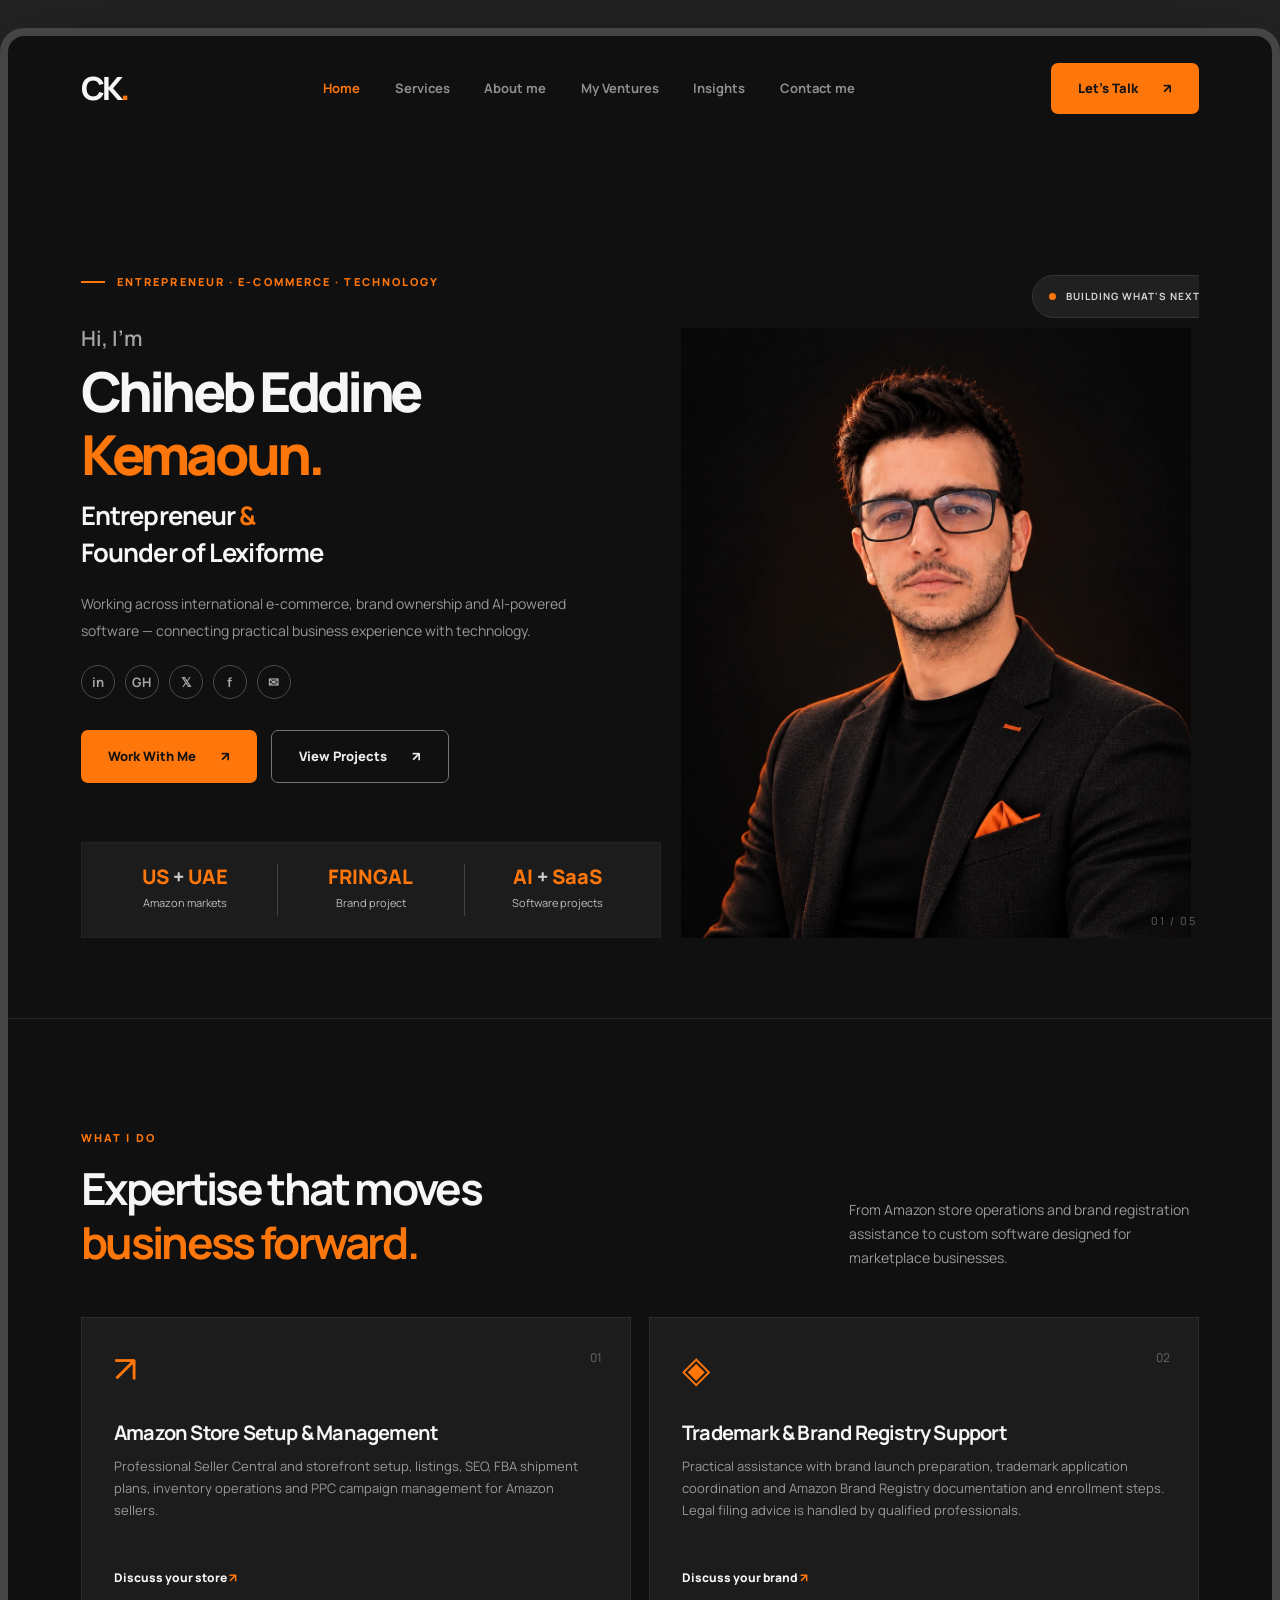
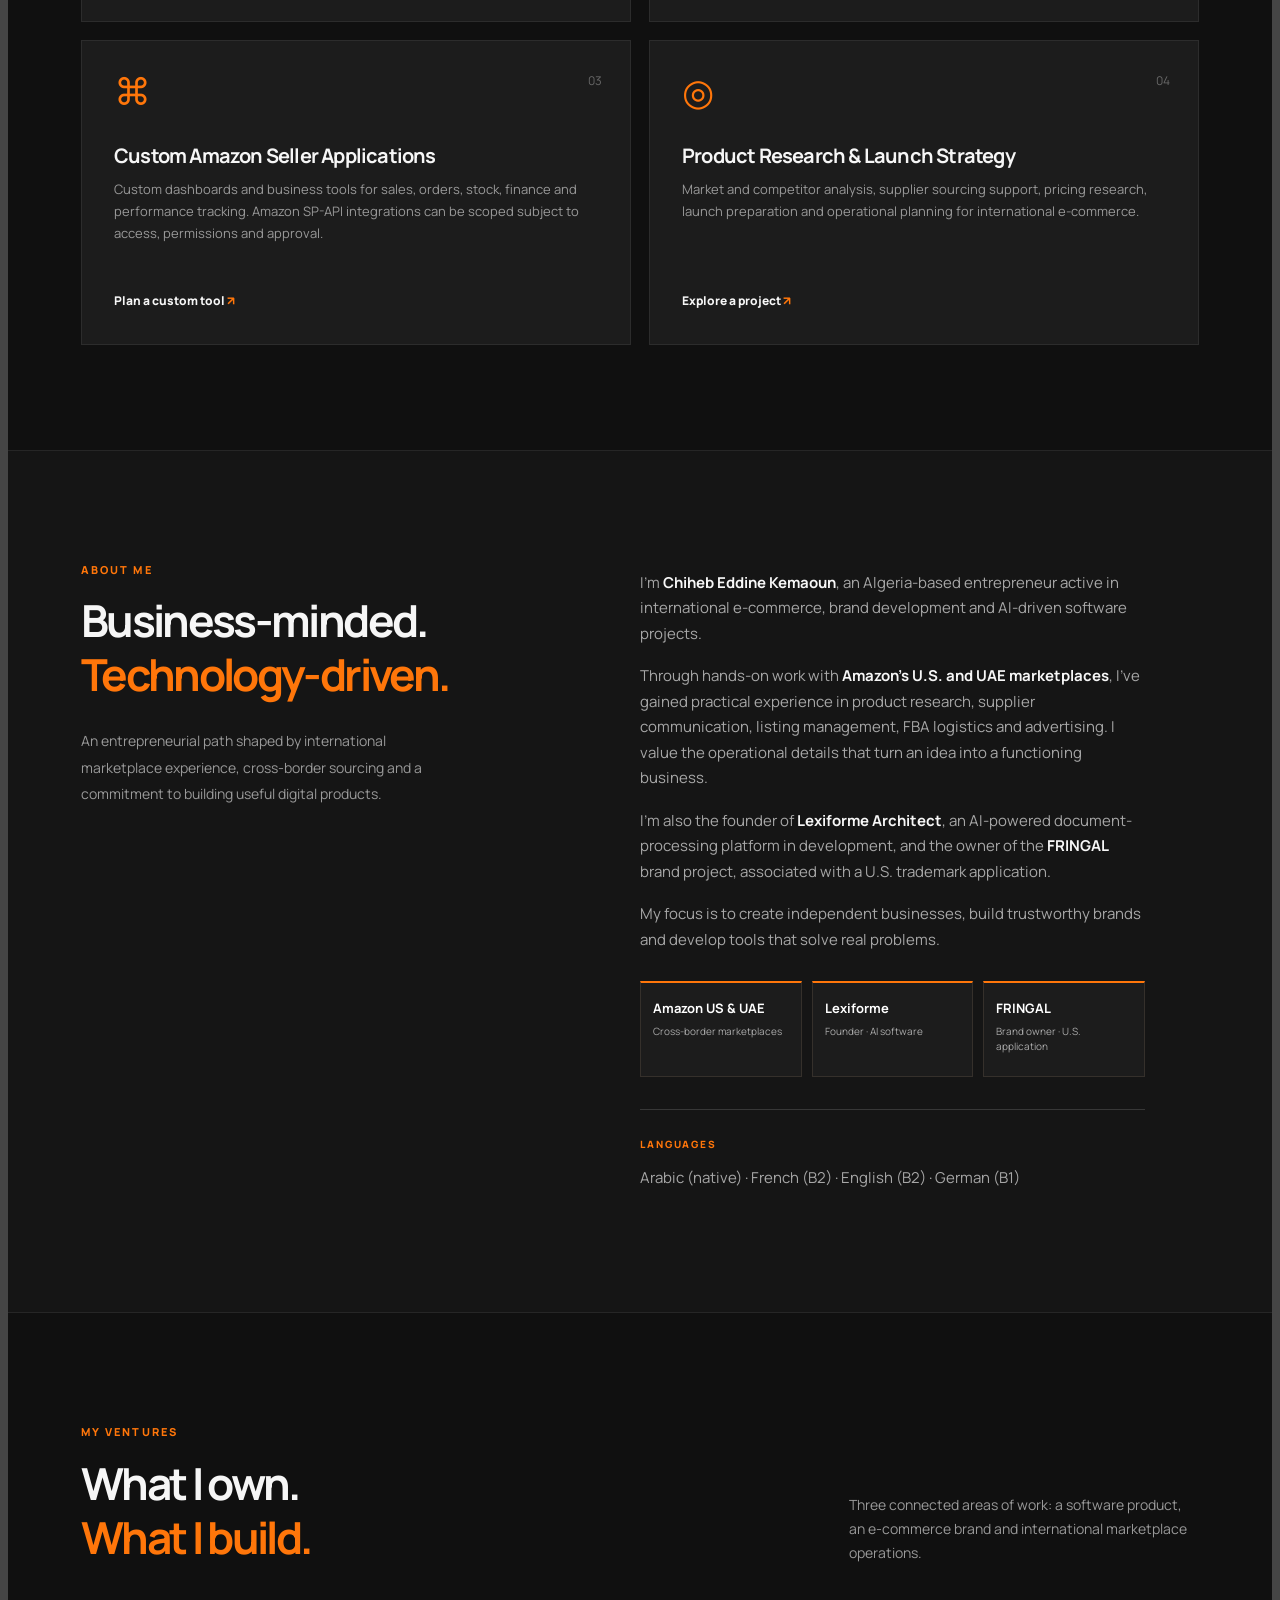
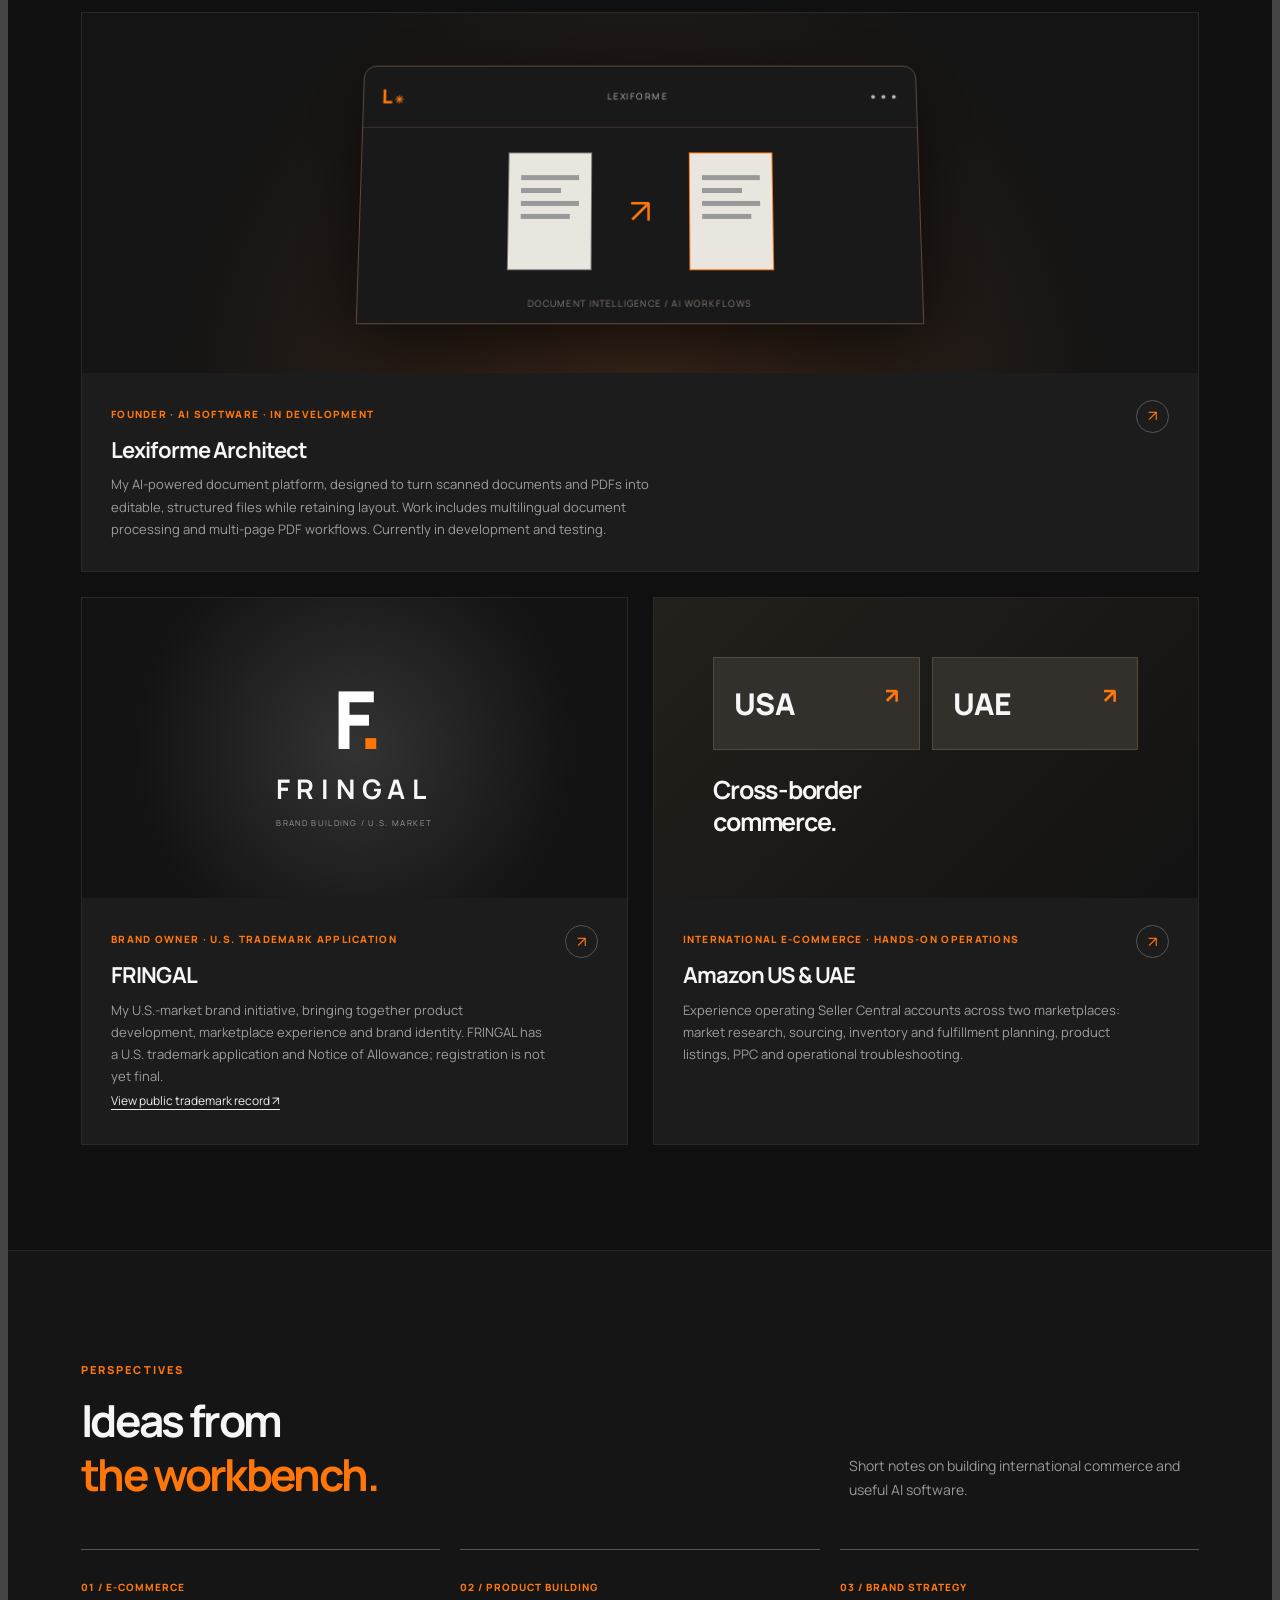
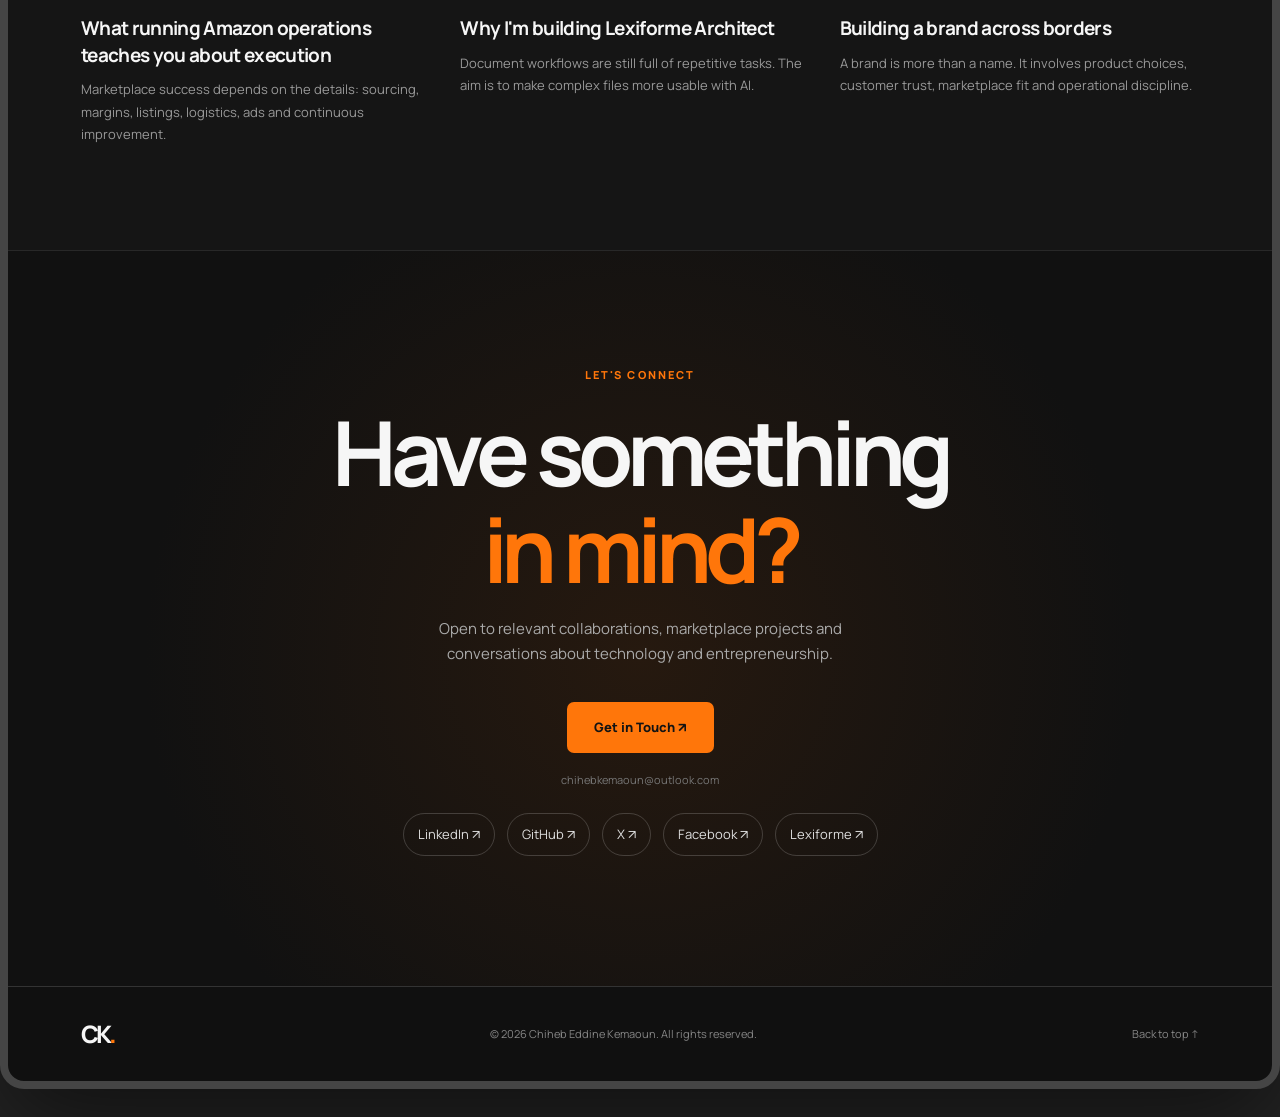
==== index.html @ b2d6b084 "Add files via upload" ====
<!doctype html>
<html lang="en">
<head>
  <meta charset="utf-8" />
  <meta name="viewport" content="width=device-width, initial-scale=1" />
  <meta name="theme-color" content="#101010" />
  <meta name="description" content="Chiheb Eddine Kemaoun is an Algeria-based e-commerce entrepreneur and software builder working across Amazon marketplaces, the FRINGAL brand, and Lexiforme Architect." />
  <meta name="robots" content="index,follow,max-image-preview:large" />
  <meta property="og:type" content="profile" />
  <meta property="og:title" content="Chiheb Eddine Kemaoun | E-commerce & AI Software" />
  <meta property="og:description" content="Algeria-based entrepreneur and founder of Lexiforme Architect, with Amazon US & UAE marketplace experience and the FRINGAL brand." />
  <meta property="og:image" content="assets/social-preview.svg" />
  <title>Chiheb Eddine Kemaoun | Entrepreneur & Founder of Lexiforme</title>
  <link rel="icon" href="assets/favicon.svg" type="image/svg+xml" />
  <link rel="stylesheet" href="styles.css" />
  <script type="application/ld+json">
  {
    "@context":"https://schema.org",
    "@type":"Person",
    "name":"Chiheb Eddine Kemaoun",
    "alternateName":"Kemaoun Chiheb Eddine",
    "description":"Algeria-based entrepreneur, founder of Lexiforme Architect, owner of the FRINGAL brand project and active in Amazon U.S. and UAE marketplaces.",
    "knowsAbout":["Amazon Seller Central","Amazon storefront setup","Amazon Brand Registry assistance","Amazon SP-API","Amazon FBA","Amazon Ads","Product research","E-commerce","Software development","AI document processing"],
    "hasOccupation":{"@type":"Occupation","name":"Entrepreneur and software product founder"},
    "homeLocation":{"@type":"Country","name":"Algeria"},
    "sameAs":["https://www.linkedin.com/in/chiheb-eddine-kemaoun-8a84a2198/", "https://github.com/chihebkema2", "https://x.com/chiheb40873171", "https://www.facebook.com/profile.php?id=61558576485745", "https://lexiforme.com/"],
    "subjectOf":[{"@type":"CreativeWork","name":"FRINGAL trademark application","url":"https://trademarks.justia.com/996/81/fringal-99681716.html"}]
  }
  </script>
</head>
<body>
  <div class="site-shell" id="home">
    <header class="site-header">
      <a class="wordmark" href="#home" aria-label="Chiheb home">CK<span>.</span></a>
      <button class="menu-toggle" aria-label="Open menu" aria-expanded="false" aria-controls="navigation"><span></span><span></span><span></span></button>
      <nav id="navigation" aria-label="Main menu">
        <a class="active" href="#home">Home</a>
        <a href="#services">Services</a>
        <a href="#about">About me</a>
        <a href="#portfolio">My Ventures</a>
        <a href="#insights">Insights</a>
        <a href="#contact">Contact me</a>
      </nav>
      <a class="btn btn-orange header-cta" href="#contact">Let's Talk <span aria-hidden="true">↗</span></a>
    </header>

    <main>
      <section class="hero" aria-labelledby="hero-title">
        <div class="hero-copy">
          <p class="eyebrow"><span class="eyebrow-line"></span> ENTREPRENEUR · E-COMMERCE · TECHNOLOGY</p>
          <p class="hello">Hi, I'm</p>
          <h1 id="hero-title">Chiheb Eddine<br /><span>Kemaoun.</span></h1>
          <h2>Entrepreneur <span>&</span><br />Founder of Lexiforme</h2>
          <p class="hero-description">Working across international e-commerce, brand ownership and AI-powered software — connecting practical business experience with technology.</p>
          <div class="social-links" aria-label="Professional platforms">
            <a href="https://www.linkedin.com/in/chiheb-eddine-kemaoun-8a84a2198/" title="LinkedIn" aria-label="LinkedIn" target="_blank" rel="noopener noreferrer">in</a>
<a href="https://github.com/chihebkema2" title="GitHub" aria-label="GitHub" target="_blank" rel="noopener noreferrer">GH</a>
<a href="https://x.com/chiheb40873171" title="X" aria-label="X" target="_blank" rel="noopener noreferrer">𝕏</a>
<a href="https://www.facebook.com/profile.php?id=61558576485745" title="Facebook" aria-label="Facebook" target="_blank" rel="noopener noreferrer">f</a>
            <a href="mailto:chihebkemaoun@outlook.com" title="Email" aria-label="Email">✉</a>
          </div>
          <div class="hero-actions">
            <a class="btn btn-orange" href="#contact">Work With Me <span aria-hidden="true">↗</span></a>
            <a class="btn btn-outline" href="#portfolio">View Projects <span aria-hidden="true">↗</span></a>
          </div>
          <div class="hero-facts" aria-label="Professional focus">
            <div><strong>US <span>+</span> UAE</strong><small>Amazon markets</small></div>
            <div><strong>FRINGAL</strong><small>Brand project</small></div>
            <div><strong>AI <span>+</span> SaaS</strong><small>Software projects</small></div>
          </div>
        </div>
        <div class="hero-art" aria-label="Portrait of Chiheb Eddine Kemaoun">
          <div class="portrait-halo"></div>
          <div class="portrait-outline"></div>
          <img class="portrait" src="assets/chiheb-eddine-kemaoun.webp" alt="Portrait of Chiheb Eddine Kemaoun, e-commerce entrepreneur and founder of Lexiforme" />
          <div class="portrait-note"><span class="note-dot"></span> BUILDING WHAT'S NEXT</div>
          <div class="index-number">01 / 05</div>
        </div>
      </section>

      <section id="services" class="content-section services-section" aria-labelledby="services-title">
        <div class="section-heading"><div><span class="section-kicker">WHAT I DO</span><h2 id="services-title">Expertise that moves<br /><em>business forward.</em></h2></div><p>From Amazon store operations and brand registration assistance to custom software designed for marketplace businesses.</p></div>
        <div class="service-grid">
          <article class="service-card"><span class="card-icon">↗</span><span class="card-count">01</span><h3>Amazon Store Setup & Management</h3><p>Professional Seller Central and storefront setup, listings, SEO, FBA shipment plans, inventory operations and PPC campaign management for Amazon sellers.</p><a href="#contact">Discuss your store <span>↗</span></a></article>
          <article class="service-card"><span class="card-icon">◈</span><span class="card-count">02</span><h3>Trademark & Brand Registry Support</h3><p>Practical assistance with brand launch preparation, trademark application coordination and Amazon Brand Registry documentation and enrollment steps. Legal filing advice is handled by qualified professionals.</p><a href="#contact">Discuss your brand <span>↗</span></a></article>
          <article class="service-card"><span class="card-icon">⌘</span><span class="card-count">03</span><h3>Custom Amazon Seller Applications</h3><p>Custom dashboards and business tools for sales, orders, stock, finance and performance tracking. Amazon SP-API integrations can be scoped subject to access, permissions and approval.</p><a href="#contact">Plan a custom tool <span>↗</span></a></article>
          <article class="service-card"><span class="card-icon">◎</span><span class="card-count">04</span><h3>Product Research & Launch Strategy</h3><p>Market and competitor analysis, supplier sourcing support, pricing research, launch preparation and operational planning for international e-commerce.</p><a href="#contact">Explore a project <span>↗</span></a></article>
        </div>
      </section>

      <section id="about" class="content-section about-section" aria-labelledby="about-title">
        <div class="about-side"><span class="section-kicker">ABOUT ME</span><h2 id="about-title">Business-minded.<br /><em>Technology-driven.</em></h2><p class="about-side-note">An entrepreneurial path shaped by international marketplace experience, cross-border sourcing and a commitment to building useful digital products.</p></div>
        <div class="about-main">
          <p>I'm <strong>Chiheb Eddine Kemaoun</strong>, an Algeria-based entrepreneur active in international e-commerce, brand development and AI-driven software projects.</p>
          <p>Through hands-on work with <strong>Amazon's U.S. and UAE marketplaces</strong>, I've gained practical experience in product research, supplier communication, listing management, FBA logistics and advertising. I value the operational details that turn an idea into a functioning business.</p>
          <p>I'm also the founder of <strong>Lexiforme Architect</strong>, an AI-powered document-processing platform in development, and the owner of the <strong>FRINGAL</strong> brand project, associated with a U.S. trademark application.</p>
          <p>My focus is to create independent businesses, build trustworthy brands and develop tools that solve real problems.</p>
          <div class="about-highlights"><div><strong>Amazon US & UAE</strong><span>Cross-border marketplaces</span></div><div><strong>Lexiforme</strong><span>Founder · AI software</span></div><div><strong>FRINGAL</strong><span>Brand owner · U.S. application</span></div></div>
          <div class="language-row"><span>LANGUAGES</span><p>Arabic (native) · French (B2) · English (B2) · German (B1)</p></div>
        </div>
      </section>

      <section id="portfolio" class="content-section work-section" aria-labelledby="work-title">
        <div class="section-heading"><div><span class="section-kicker">MY VENTURES</span><h2 id="work-title">What I own.<br /><em>What I build.</em></h2></div><p>Three connected areas of work: a software product, an e-commerce brand and international marketplace operations.</p></div>
        <div class="project-grid">
          <article class="project-card lexiforme"><div class="project-art"><div class="app-mini"><div class="app-mini-head"><span class="mini-logo">L<span>✳</span></span><span>LEXIFORME</span><span>● ● ●</span></div><div class="mini-body"><div class="mini-doc"><i></i><i></i><i></i><i></i></div><div class="mini-arrow">↗</div><div class="mini-doc out"><i></i><i></i><i></i><i></i></div></div><div class="app-mini-foot">DOCUMENT INTELLIGENCE / AI WORKFLOWS</div></div></div><div class="project-info"><div><span>FOUNDER · AI SOFTWARE · IN DEVELOPMENT</span><h3>Lexiforme Architect</h3><p>My AI-powered document platform, designed to turn scanned documents and PDFs into editable, structured files while retaining layout. Work includes multilingual document processing and multi-page PDF workflows. Currently in development and testing.</p></div><span class="project-arrow">↗</span></div></article>
          <article class="project-card fringal"><div class="project-art"><div class="fringal-visual"><span class="fringal-symbol">F<span>.</span></span><strong>FRINGAL</strong><small>BRAND BUILDING / U.S. MARKET</small></div></div><div class="project-info"><div><span>BRAND OWNER · U.S. TRADEMARK APPLICATION</span><h3>FRINGAL</h3><p>My U.S.-market brand initiative, bringing together product development, marketplace experience and brand identity. FRINGAL has a U.S. trademark application and Notice of Allowance; registration is not yet final.</p><a href="https://trademarks.justia.com/996/81/fringal-99681716.html" target="_blank" rel="noopener noreferrer">View public trademark record ↗</a></div><span class="project-arrow">↗</span></div></article>
          <article class="project-card amazon"><div class="project-art"><div class="amazon-visual"><div class="market-pill">USA <span>↗</span></div><div class="market-pill">UAE <span>↗</span></div><strong>Cross-border<br />commerce.</strong></div></div><div class="project-info"><div><span>INTERNATIONAL E-COMMERCE · HANDS-ON OPERATIONS</span><h3>Amazon US & UAE</h3><p>Experience operating Seller Central accounts across two marketplaces: market research, sourcing, inventory and fulfillment planning, product listings, PPC and operational troubleshooting.</p></div><span class="project-arrow">↗</span></div></article>
        </div>
      </section>

      <section id="insights" class="content-section insights-section" aria-labelledby="insights-title">
        <div class="section-heading"><div><span class="section-kicker">PERSPECTIVES</span><h2 id="insights-title">Ideas from<br /><em>the workbench.</em></h2></div><p>Short notes on building international commerce and useful AI software.</p></div>
        <div class="insight-list"><article><span>01 / E-COMMERCE</span><h3>What running Amazon operations teaches you about execution</h3><p>Marketplace success depends on the details: sourcing, margins, listings, logistics, ads and continuous improvement.</p></article><article><span>02 / PRODUCT BUILDING</span><h3>Why I'm building Lexiforme Architect</h3><p>Document workflows are still full of repetitive tasks. The aim is to make complex files more usable with AI.</p></article><article><span>03 / BRAND STRATEGY</span><h3>Building a brand across borders</h3><p>A brand is more than a name. It involves product choices, customer trust, marketplace fit and operational discipline.</p></article></div>
      </section>

      <section id="contact" class="contact-section" aria-labelledby="contact-title"><span class="section-kicker">LET'S CONNECT</span><h2 id="contact-title">Have something<br /><em>in mind?</em></h2><p>Open to relevant collaborations, marketplace projects and conversations about technology and entrepreneurship.</p><a class="btn btn-orange" href="mailto:chihebkemaoun@outlook.com?subject=Professional%20inquiry">Get in Touch ↗</a><small class="contact-notice">chihebkemaoun@outlook.com</small><div class="contact-platforms" aria-label="Official profiles"><a href="https://www.linkedin.com/in/chiheb-eddine-kemaoun-8a84a2198/" target="_blank" rel="noopener noreferrer">LinkedIn ↗</a><a href="https://github.com/chihebkema2" target="_blank" rel="noopener noreferrer">GitHub ↗</a><a href="https://x.com/chiheb40873171" target="_blank" rel="noopener noreferrer">X ↗</a><a href="https://www.facebook.com/profile.php?id=61558576485745" target="_blank" rel="noopener noreferrer">Facebook ↗</a><a href="https://lexiforme.com/" target="_blank" rel="noopener noreferrer">Lexiforme ↗</a></div></section>
    </main>
    <footer class="footer"><span class="wordmark">CK<span>.</span></span><p>© <span id="year">2026</span> Chiheb Eddine Kemaoun. All rights reserved.</p><a href="#home">Back to top ↑</a></footer>
  </div>
  <script src="script.js" defer></script>
</body>
</html>
---- styles.css ----
@import url('https://fonts.googleapis.com/css2?family=DM+Sans:wght@400;500;600;700&family=Manrope:wght@400;500;600;700;800&display=swap');
:root{--bg:#101010;--bg2:#171717;--line:#303030;--accent:#ff760a;--muted:#a2a2a2;--text:#f6f6f6;--font:'Manrope','DM Sans',Arial,sans-serif}*{box-sizing:border-box}html{scroll-behavior:smooth}body{margin:0;background:#242424;color:var(--text);font-family:var(--font);font-size:15px;line-height:1.7}a{color:inherit;text-decoration:none}button{font:inherit}.site-shell{max-width:1530px;margin:28px auto;background:var(--bg);border:8px solid #454545;border-radius:24px;box-shadow:0 34px 100px #0008;overflow:hidden}.site-header{height:104px;display:flex;align-items:center;justify-content:space-between;padding:0 clamp(26px,5.7vw,95px);gap:28px}.wordmark{font-size:32px;font-weight:800;letter-spacing:-3px}.wordmark span{color:var(--accent)}nav{display:flex;align-items:center;gap:clamp(15px,2.7vw,43px)}nav a{color:#8e8e8e;font-size:13px;font-weight:700;transition:color .2s}nav a:hover,nav a.active{color:var(--accent)}.btn{display:inline-flex;align-items:center;justify-content:center;gap:25px;font-size:13px;font-weight:800;line-height:1;padding:19px 27px;border-radius:7px;transition:transform .2s,background .2s;white-space:nowrap}.btn:hover{transform:translateY(-3px)}.btn-orange{background:var(--accent);color:#131313}.btn-orange:hover{background:#ff8b2e}.btn-outline{border:1px solid #747474;color:#eee}.btn-outline:hover{background:#222}.menu-toggle{display:none}.hero{display:grid;grid-template-columns:53% 47%;min-height:690px;padding:30px clamp(26px,5.7vw,95px) 80px;position:relative}.hero-copy{padding-top:92px;z-index:2}.eyebrow,.section-kicker{color:var(--accent);font-weight:800;font-size:11px;letter-spacing:.19em}.eyebrow{display:flex;align-items:center;gap:12px}.eyebrow-line{height:2px;width:24px;background:var(--accent)}.hello{color:#a6a6a6;font-size:21px;margin:29px 0 0;font-weight:600}.hero h1{font-size:clamp(44px,4.3vw,71px);letter-spacing:-.07em;line-height:1.13;margin:4px 0 12px;font-weight:800}.hero h1 span{color:var(--accent)}.hero h2{font-size:clamp(18px,2vw,29px);line-height:1.45;margin:0;font-weight:700;letter-spacing:-.035em}.hero h2 span{color:var(--accent)}.hero-description{max-width:520px;color:#989898;margin:20px 0 19px;line-height:1.9;font-size:14px}.social-links{display:flex;gap:10px;margin:21px 0 31px}.social-links a{width:34px;height:34px;display:flex;align-items:center;justify-content:center;border:1px solid #4b4b4b;border-radius:50%;color:#a8a8a8;font-size:13px;font-weight:700}.social-links a:hover{border-color:var(--accent);color:var(--accent)}.hero-actions{display:flex;gap:14px;flex-wrap:wrap}.hero-facts{display:flex;margin-top:59px;background:#1c1c1c;max-width:580px;padding:21px 10px;border:1px solid #232323}.hero-facts>div{flex:1;text-align:center;padding:1px 6px}.hero-facts>div+div{border-left:1px solid #424242}.hero-facts strong{display:block;color:var(--accent);font-size:20px;font-weight:800;line-height:1.2}.hero-facts strong span{color:#ccc}.hero-facts small{color:#bdbdbd;font-size:11px}.hero-art{position:relative;min-height:640px;display:flex;align-items:flex-end;justify-content:center}.portrait-halo{position:absolute;left:0;right:0;bottom:35px;aspect-ratio:1;max-height:555px;border-radius:50%;background:radial-gradient(circle at 50% 42%,#272727,#1b1b1b 63%,#171717 75%);margin:auto}.portrait-outline{position:absolute;inset:65px -60px 20px 30px;border:1px solid #252525;border-radius:50%;transform:rotate(-30deg)}.portrait{position:relative;z-index:1;width:100%;max-width:530px;height:610px;object-fit:contain;object-position:bottom;filter:grayscale(1);opacity:.94}.portrait-note{position:absolute;z-index:2;right:-18px;top:105px;background:#202020;border:1px solid #353535;color:#d5d5d5;padding:12px 16px;border-radius:30px;font-size:10px;font-weight:700;letter-spacing:.1em;white-space:nowrap}.note-dot{display:inline-block;height:7px;width:7px;background:var(--accent);border-radius:50%;margin-right:7px}.index-number{position:absolute;right:2px;bottom:7px;z-index:2;color:#626262;font-size:11px;letter-spacing:.18em}.content-section{padding:105px clamp(26px,5.7vw,95px);border-top:1px solid #262626}.section-heading{display:flex;align-items:end;justify-content:space-between;gap:50px;margin-bottom:47px}.section-heading h2,.about-section h2{font-size:clamp(30px,3.45vw,52px);line-height:1.22;letter-spacing:-.06em;margin:13px 0 0}.section-heading h2 em,.about-section h2 em,.contact-section h2 em{color:var(--accent);font-style:normal}.section-heading>p{max-width:350px;color:#999;font-size:14px;margin:0}.service-grid{display:grid;grid-template-columns:repeat(3,1fr);gap:18px}.service-card{background:#1c1c1c;border:1px solid #2c2c2c;padding:32px;min-height:340px;display:flex;flex-direction:column;position:relative;transition:border-color .2s,transform .2s}.service-card:hover{border-color:var(--accent);transform:translateY(-3px)}.card-icon{font-size:37px;color:var(--accent);line-height:1}.card-count{position:absolute;right:28px;top:30px;color:#686868;font-size:12px}.service-card h3{font-size:20px;letter-spacing:-.04em;line-height:1.4;margin:32px 0 8px}.service-card p{color:#999;font-size:13px;margin:0 0 20px}.service-card>a{font-size:12px;font-weight:800;margin-top:auto}.service-card>a span{color:var(--accent)}.about-section{display:grid;grid-template-columns:45% 55%;gap:5%;background:#151515}.about-main{max-width:560px;padding:14px 55px 0 0;color:#a7a7a7;font-size:15px}.about-main strong{color:#f7f7f7}.about-main p{margin:0 0 17px}.language-row{margin-top:32px;border-top:1px solid #373737;padding-top:20px}.language-row span{color:var(--accent);font-size:10px;letter-spacing:.19em;font-weight:800}.language-row p{margin-top:9px}.project-grid{display:grid;grid-template-columns:repeat(2,1fr);gap:25px}.project-card{background:#1c1c1c;border:1px solid #292929;overflow:hidden}.project-card:first-child{grid-column:span 2}.project-art{height:300px;background:#212121;display:flex;align-items:center;justify-content:center;overflow:hidden}.lexiforme .project-art{background:radial-gradient(circle at 50% 110%,#3e2719,#141414 70%);height:360px}.app-mini{width:min(65%,560px);height:260px;border:1px solid #5f493a;border-radius:13px 13px 0 0;background:#191919;box-shadow:0 18px 80px #000b;transform:perspective(900px) rotateX(6deg)}.app-mini-head{display:flex;justify-content:space-between;align-items:center;padding:14px 18px;border-bottom:1px solid #3a302c;color:#bbb;font-size:9px;letter-spacing:.17em}.mini-logo{font-size:20px;color:var(--accent);font-weight:800}.mini-logo span{font-size:11px}.mini-body{display:flex;align-items:center;justify-content:center;gap:38px;padding:25px}.mini-doc{height:118px;width:84px;border:1px solid #777;background:#e9e5df;padding:22px 12px;display:flex;flex-direction:column;gap:8px}.mini-doc i{height:5px;background:#999;display:block}.mini-doc i:nth-child(2){width:70%}.mini-doc i:nth-child(4){width:85%}.mini-doc.out{border-color:var(--accent)}.mini-arrow{font-size:34px;color:var(--accent)}.app-mini-foot{text-align:center;color:#897d76;font-size:9px;letter-spacing:.12em}.fringal .project-art{background:radial-gradient(circle at 50% 50%,#333 0%,#131313 70%)}.fringal-visual{text-align:center;display:flex;flex-direction:column;align-items:center;line-height:1.3}.fringal-symbol{display:block;font-size:80px;font-weight:800;letter-spacing:-.1em;color:#fff}.fringal-symbol span{color:var(--accent)}.fringal-visual strong{font-size:27px;letter-spacing:.25em}.fringal-visual small{margin-top:12px;color:#999;letter-spacing:.17em;font-size:8px}.amazon .project-art{background:linear-gradient(135deg,#24201b,#121212)}.amazon-visual{display:grid;grid-template-columns:1fr 1fr;gap:12px;width:78%}.market-pill{padding:20px;background:#33302c;border:1px solid #55483d;font-size:30px;font-weight:800}.market-pill span{color:var(--accent);float:right;font-size:21px}.amazon-visual>strong{grid-column:span 2;font-size:25px;line-height:1.3;letter-spacing:-.05em;margin-top:12px}.project-info{display:flex;justify-content:space-between;gap:15px;padding:27px 29px 31px}.project-info span:not(.project-arrow){color:var(--accent);font-size:10px;letter-spacing:.13em;font-weight:800}.project-info h3{font-size:22px;margin:7px 0 4px;letter-spacing:-.04em}.project-info p{font-size:13px;color:#9d9d9d;max-width:570px;margin:0}.project-info a{color:#eee;font-size:12px;text-decoration:underline;text-underline-offset:4px}.project-arrow{display:flex;align-items:center;justify-content:center;height:33px;width:33px;border:1px solid #555;border-radius:50%;flex:none;color:var(--accent)}.insights-section{background:#151515}.insight-list{display:grid;grid-template-columns:repeat(3,1fr);gap:20px}.insight-list article{border-top:1px solid #555;padding-top:23px}.insight-list span{color:var(--accent);font-size:10px;letter-spacing:.1em;font-weight:800}.insight-list h3{font-size:19px;line-height:1.4;letter-spacing:-.035em;margin:17px 0 10px}.insight-list p{color:#999;font-size:13px;margin:0}.contact-section{text-align:center;padding:110px 20px 130px;border-top:1px solid #282828;background:radial-gradient(circle at center 55%,#26190f,#111 66%)}.contact-section h2{font-size:clamp(48px,7vw,94px);line-height:1.08;margin:18px 0;letter-spacing:-.07em}.contact-section p{color:#aaa;max-width:490px;margin:0 auto 35px}.contact-notice{display:block;color:#777;margin-top:18px;font-size:11px}.footer{padding:27px clamp(26px,5.7vw,95px);border-top:1px solid #333;display:flex;align-items:center;justify-content:space-between;gap:15px}.footer p,.footer>a{color:#868686;font-size:11px}.footer .wordmark{font-size:24px}@media(max-width:1100px){.site-shell{margin:12px;border-width:5px}.site-header{padding-inline:32px}.header-cta{display:none}.hero{padding-inline:32px;grid-template-columns:54% 46%}.hero-copy{padding-top:60px}.portrait{height:570px}.portrait-note{right:0}.content-section{padding:80px 32px}}@media(max-width:760px){.site-shell{margin:0;border:none;border-radius:0}.site-header{height:78px;padding:0 23px}.menu-toggle{display:flex;flex-direction:column;gap:5px;border:0;background:transparent;padding:10px;cursor:pointer}.menu-toggle span{height:2px;width:23px;background:#ddd}.site-header nav{display:none;position:absolute;top:76px;left:0;right:0;z-index:10;background:#1b1b1b;padding:20px 25px 28px;border-bottom:1px solid #333;flex-direction:column;align-items:flex-start;gap:17px}.site-header nav.open{display:flex}.hero{display:flex;flex-direction:column;padding:14px 23px 65px;min-height:auto}.hero-copy{padding-top:35px}.hero h1{font-size:clamp(42px,9.6vw,70px)}.hero h2{font-size:22px}.hero-description{max-width:500px}.hero-facts{margin-top:32px}.hero-facts strong{font-size:15px}.hero-art{min-height:420px;margin:15px auto 0;width:100%;max-width:470px}.portrait-halo{max-height:385px;bottom:10px}.portrait-outline{inset:45px 2px 5px}.portrait{height:420px}.portrait-note{top:42px;right:0;font-size:8px}.index-number{display:none}.content-section{padding:70px 23px}.section-heading{display:block}.section-heading>p{margin-top:19px}.service-grid,.project-grid,.insight-list{grid-template-columns:1fr}.project-card:first-child{grid-column:span 1}.service-card{min-height:290px}.about-section{grid-template-columns:1fr}.about-main{padding:0}.project-art,.lexiforme .project-art{height:280px}.app-mini{width:85%;height:230px}.footer{padding:25px 23px;flex-wrap:wrap}.footer p{order:3;width:100%}}@media(prefers-reduced-motion:reduce){html{scroll-behavior:auto}*{transition:none!important}}

/* Personal portrait: preserve original color and face, with responsive frame */
.hero-art .portrait {filter:none;opacity:1;object-fit:cover;object-position:center 22%;width:min(100%,510px);height:590px;border-radius:260px 260px 12px 12px;mask-image:linear-gradient(to bottom,#000 0%,#000 85%,transparent 100%);-webkit-mask-image:linear-gradient(to bottom,#000 0%,#000 85%,transparent 100%)}
@media(max-width:1100px){.hero-art .portrait{height:535px}}
@media(max-width:760px){.hero-art .portrait{height:410px;max-width:370px;object-position:center 17%}}

/* Approved portrait: natural black background, no artificial fade or grayscale */
.hero-art {overflow:hidden;isolation:isolate;}
.hero-art .portrait {filter:none !important;opacity:1 !important;object-fit:cover;object-position:center 15%;width:min(100%,510px);height:610px;border-radius:0;mask-image:none;-webkit-mask-image:none;}
.hero-art .portrait-halo {background:radial-gradient(circle at center,#19120f 0%,#111 60%,transparent 83%);opacity:.22;}
.hero-art .portrait-outline {opacity:.12;}
@media(max-width:1100px){.hero-art .portrait{height:570px;}}
@media(max-width:760px){.hero-art .portrait{height:420px;max-width:370px;object-position:center 10%;}}

/* About section enhancements */
.about-side-note{max-width:360px;color:#999;font-size:14px;margin-top:26px;line-height:1.9}
.about-highlights{display:grid;grid-template-columns:repeat(3,minmax(0,1fr));gap:10px;margin-top:29px}
.about-highlights>div{padding:16px 12px;background:#1c1c1c;border:1px solid #35302b;border-top:2px solid var(--accent);min-height:96px}
.about-highlights strong{display:block;color:#fff;font-size:13px;line-height:1.4}
.about-highlights span{color:#aaa;font-size:10px;line-height:1.55;display:block;margin-top:6px}
@media(max-width:760px){.about-highlights{grid-template-columns:1fr}.about-highlights>div{min-height:0}.about-side-note{margin-bottom:30px}}

/* Four focused professional service offerings */
@media(min-width:761px){.service-grid{grid-template-columns:repeat(2,minmax(0,1fr))}.service-card{min-height:305px}}

/* Official profile links */
.contact-platforms{display:flex;flex-wrap:wrap;justify-content:center;gap:12px;margin-top:24px}
.contact-platforms a{color:#dedede;text-decoration:none;border:1px solid rgba(255,255,255,.18);border-radius:100px;padding:9px 14px;font-size:13px;transition:color .2s,border-color .2s}
.contact-platforms a:hover{color:#ff7900;border-color:#ff7900}
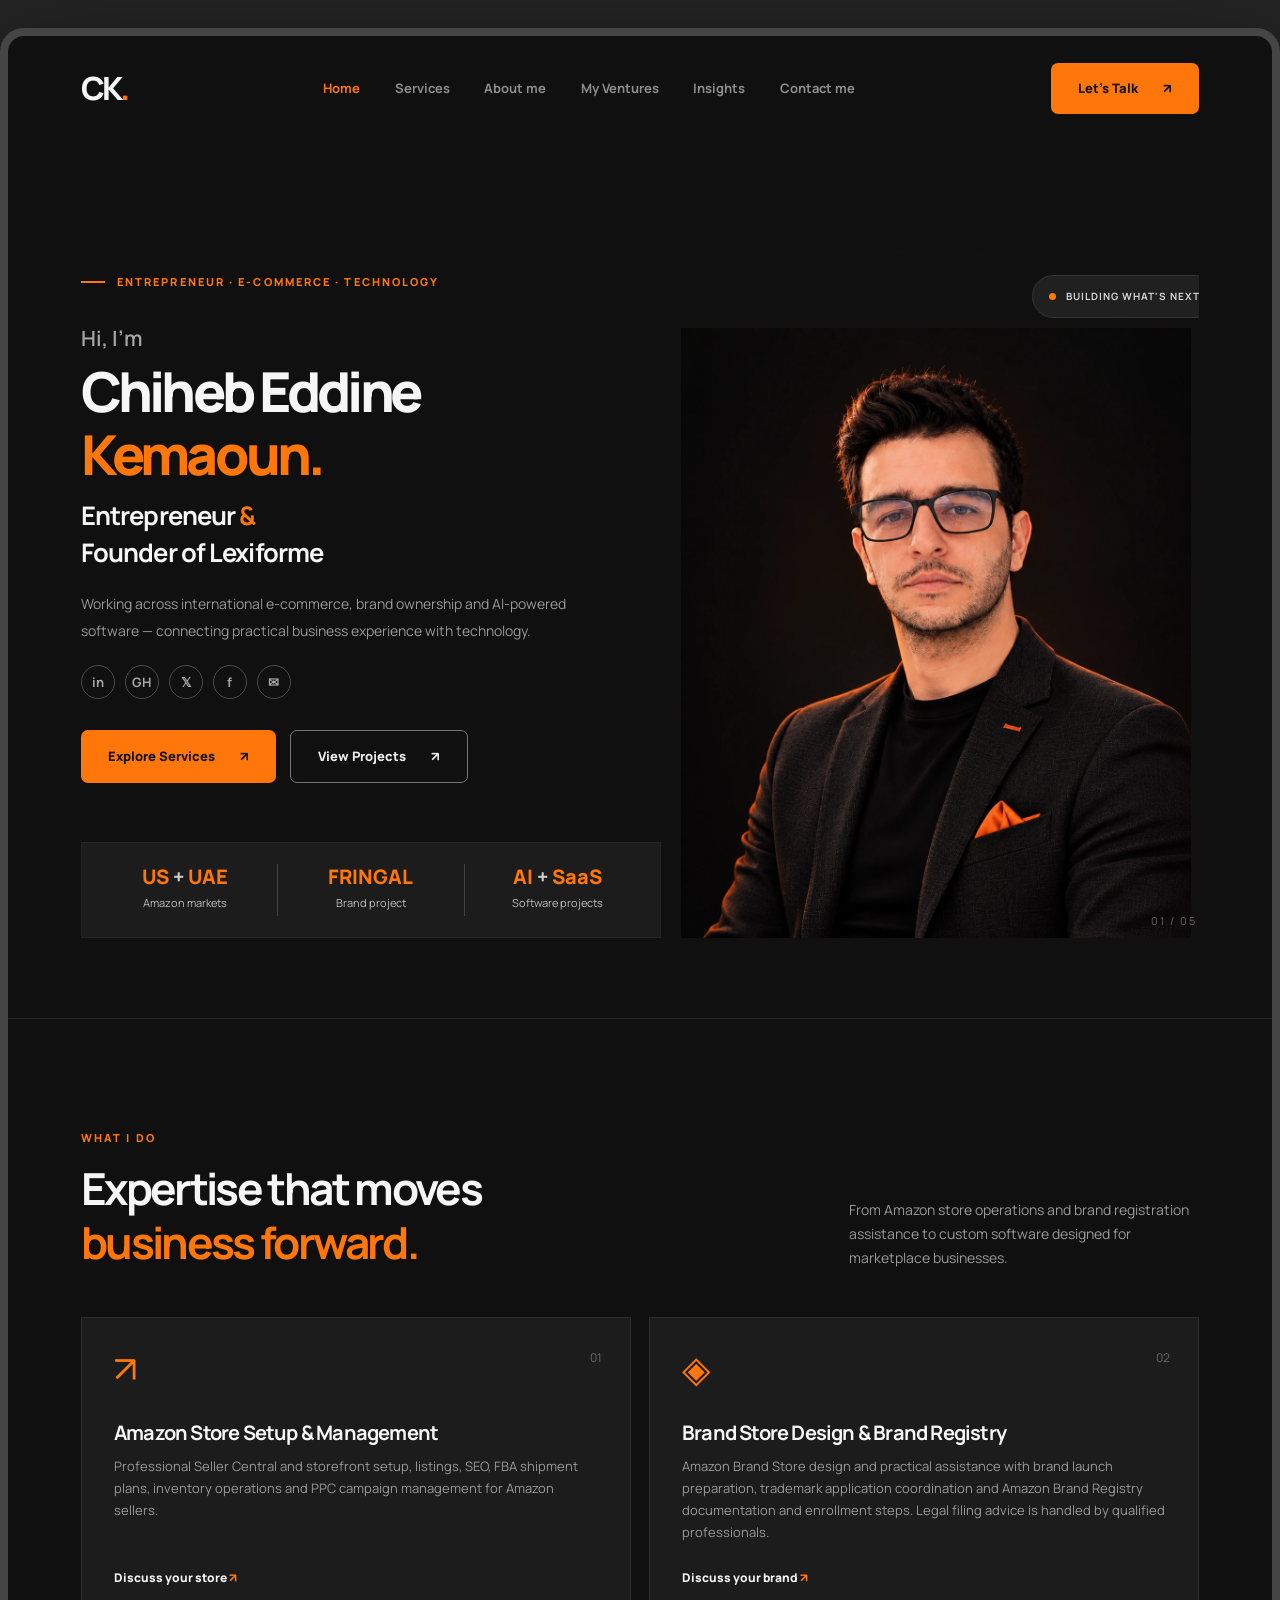
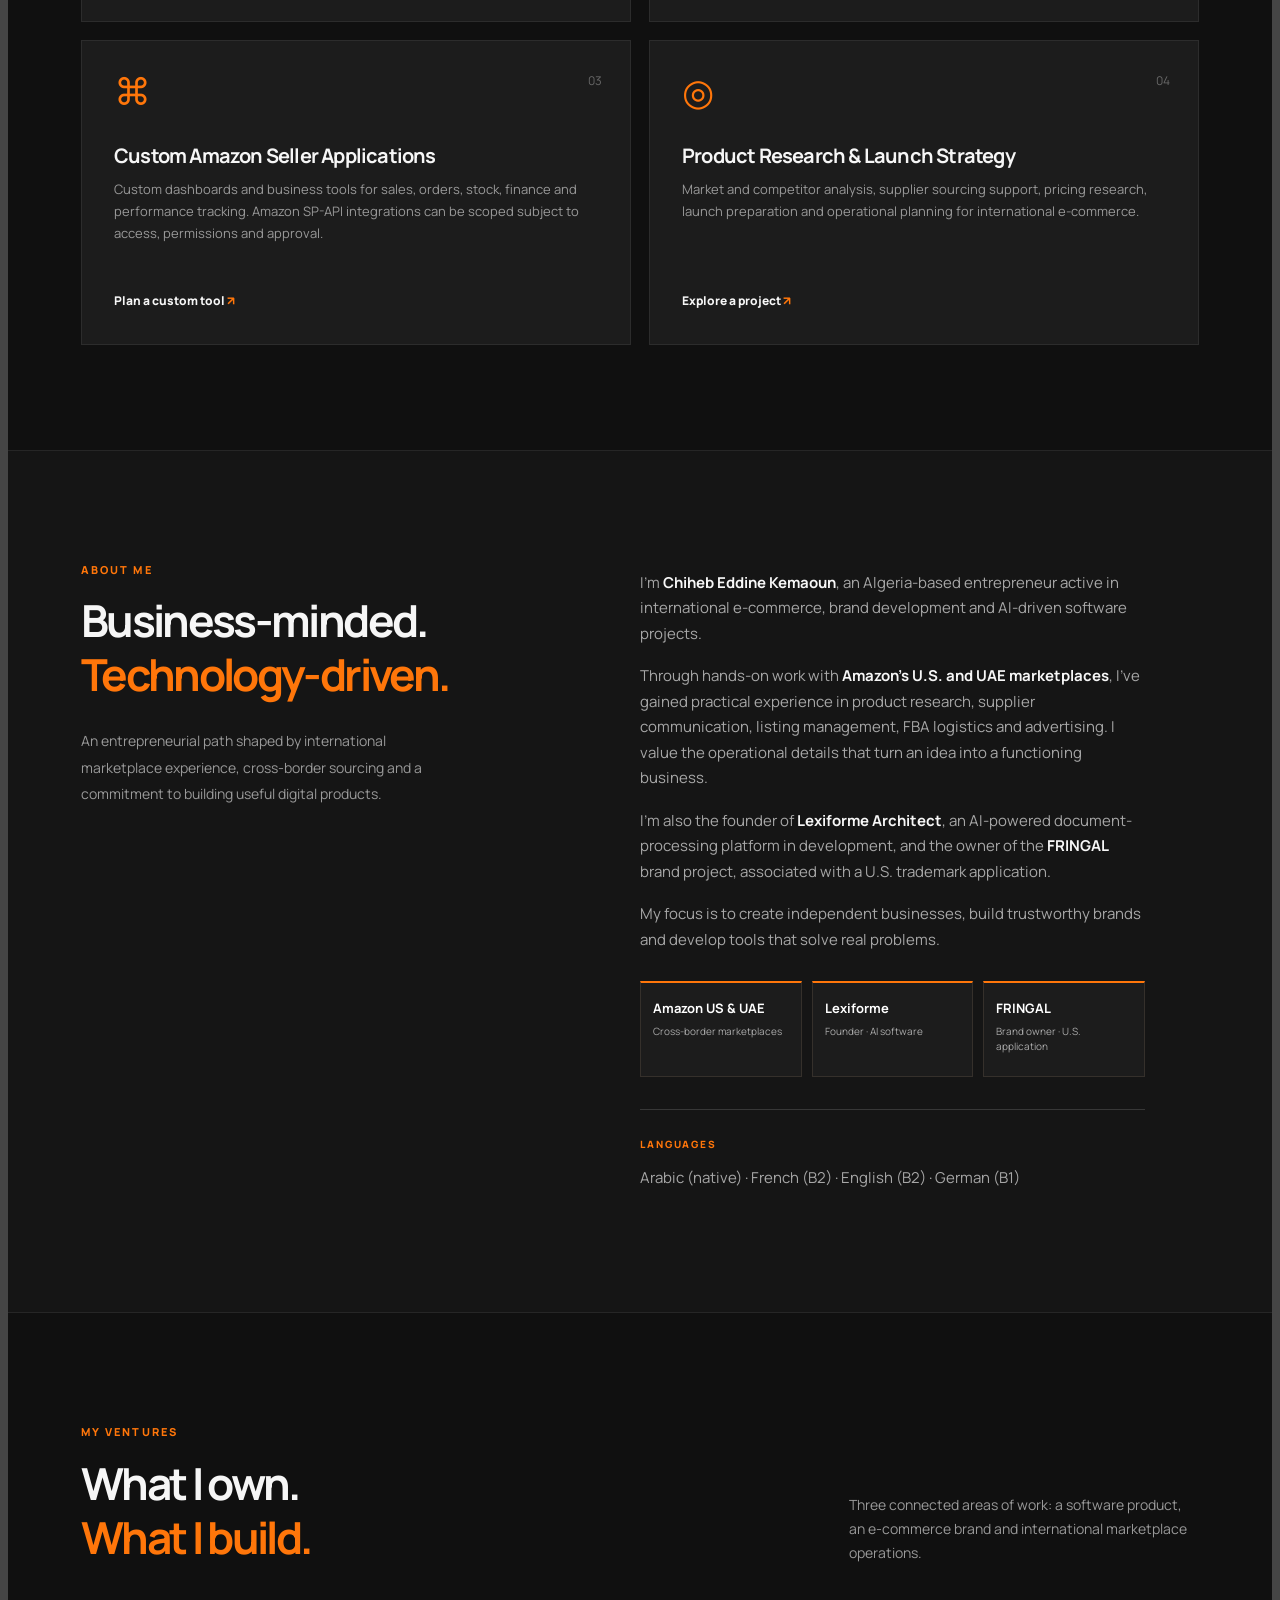
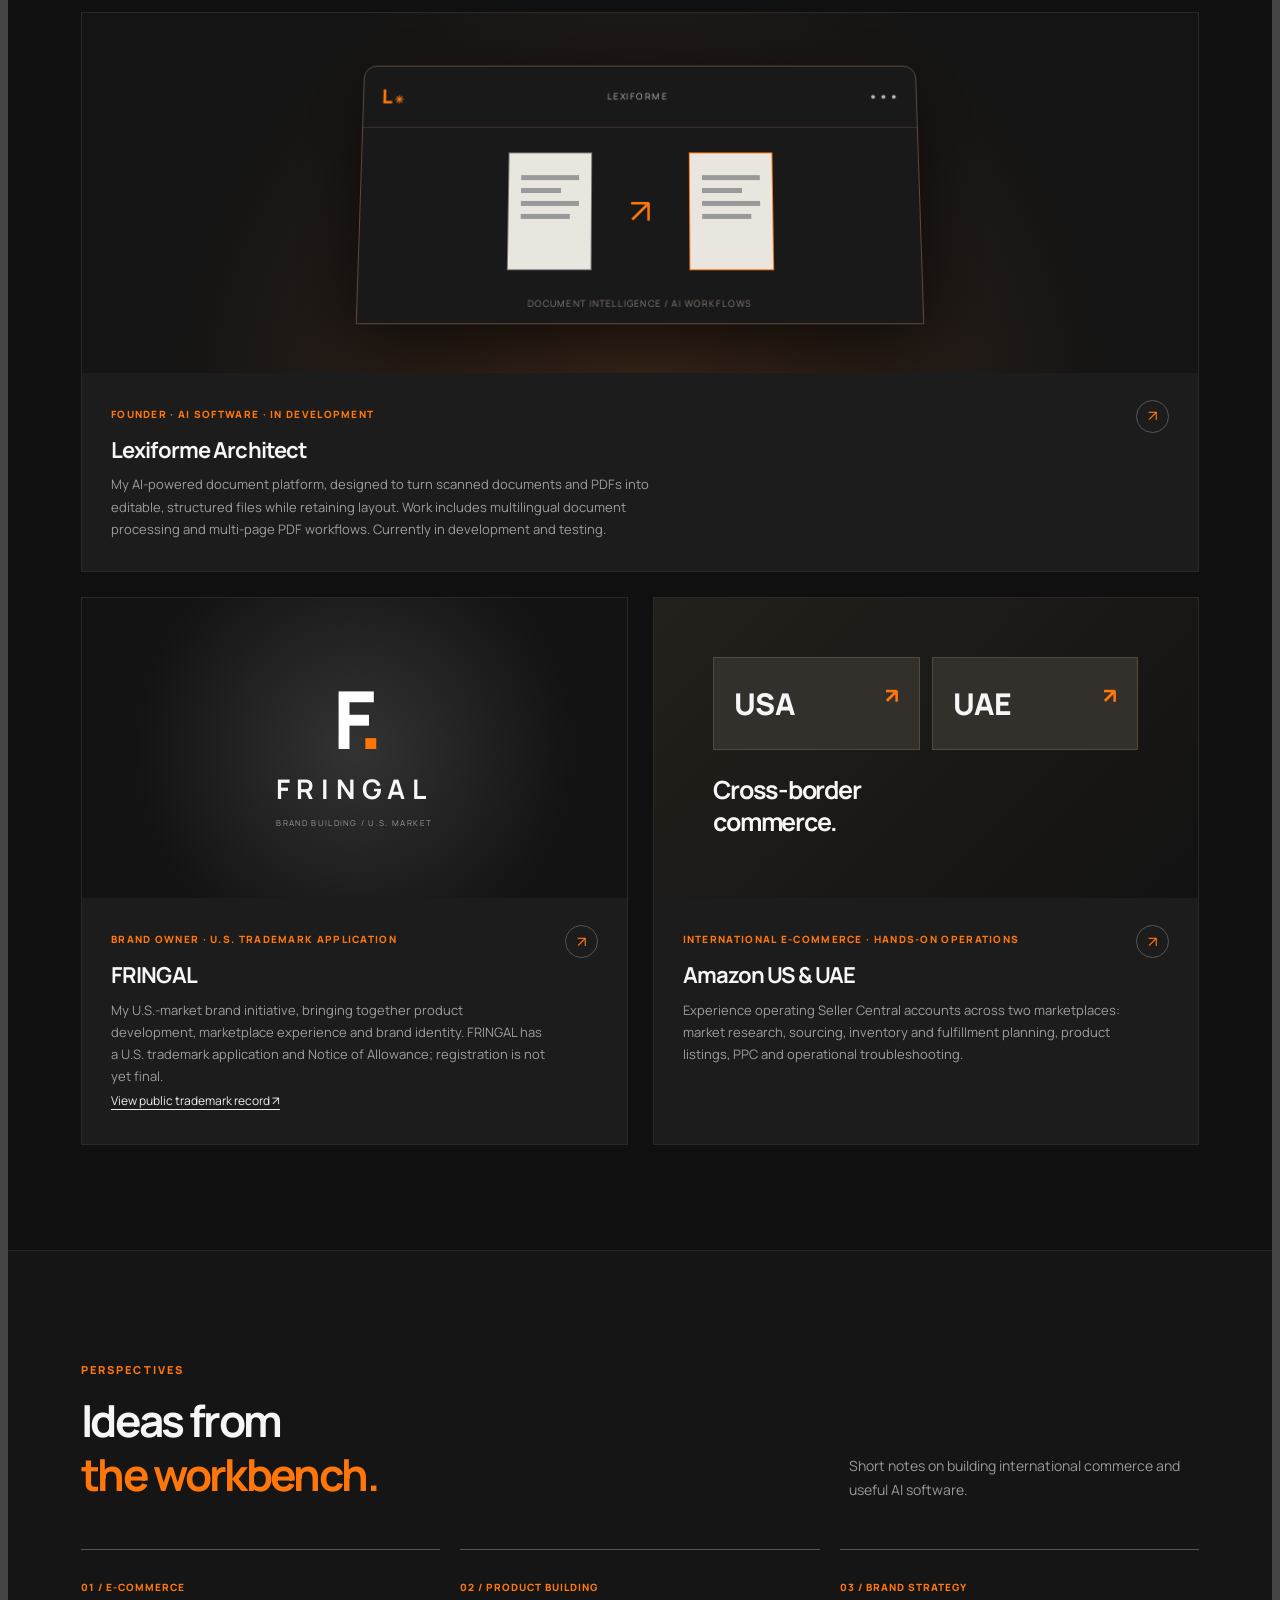
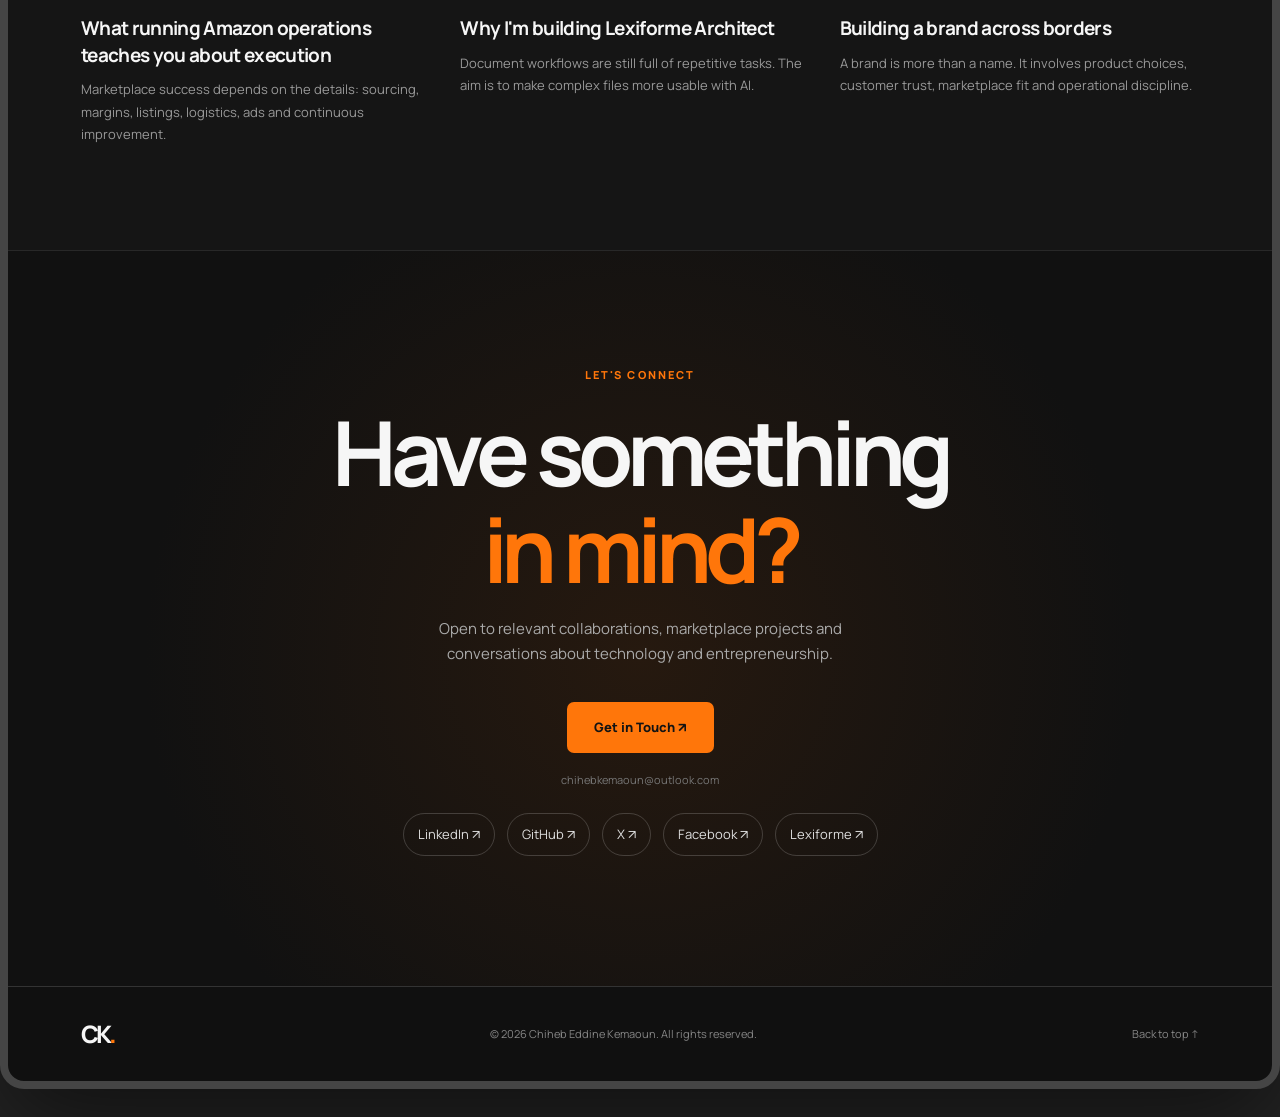
==== commit 4bb1ef8d: "Add files via upload" ====
--- a/index.html
+++ b/index.html
@@ -6,26 +6,90 @@
   <meta name="theme-color" content="#101010" />
   <meta name="description" content="Chiheb Eddine Kemaoun is an Algeria-based e-commerce entrepreneur and software builder working across Amazon marketplaces, the FRINGAL brand, and Lexiforme Architect." />
   <meta name="robots" content="index,follow,max-image-preview:large" />
+  <link rel="canonical" href="https://chihebkemaoun.pages.dev/" />
+  <meta property="og:url" content="https://chihebkemaoun.pages.dev/" />
+  <meta property="og:site_name" content="Chiheb Eddine Kemaoun" />
   <meta property="og:type" content="profile" />
   <meta property="og:title" content="Chiheb Eddine Kemaoun | E-commerce & AI Software" />
   <meta property="og:description" content="Algeria-based entrepreneur and founder of Lexiforme Architect, with Amazon US & UAE marketplace experience and the FRINGAL brand." />
-  <meta property="og:image" content="assets/social-preview.svg" />
+  <meta property="og:image" content="https://chihebkemaoun.pages.dev/assets/social-preview.svg" />
+  <meta name="twitter:card" content="summary_large_image" />
+  <meta name="twitter:title" content="Chiheb Eddine Kemaoun | Entrepreneur & Founder of Lexiforme" />
+  <meta name="twitter:description" content="Amazon US & UAE, FRINGAL brand and Lexiforme Architect. Discover the ventures and professional services of Chiheb Eddine Kemaoun." />
+  <meta name="twitter:image" content="https://chihebkemaoun.pages.dev/assets/social-preview.svg" />
   <title>Chiheb Eddine Kemaoun | Entrepreneur & Founder of Lexiforme</title>
   <link rel="icon" href="assets/favicon.svg" type="image/svg+xml" />
   <link rel="stylesheet" href="styles.css" />
   <script type="application/ld+json">
-  {
-    "@context":"https://schema.org",
-    "@type":"Person",
-    "name":"Chiheb Eddine Kemaoun",
-    "alternateName":"Kemaoun Chiheb Eddine",
-    "description":"Algeria-based entrepreneur, founder of Lexiforme Architect, owner of the FRINGAL brand project and active in Amazon U.S. and UAE marketplaces.",
-    "knowsAbout":["Amazon Seller Central","Amazon storefront setup","Amazon Brand Registry assistance","Amazon SP-API","Amazon FBA","Amazon Ads","Product research","E-commerce","Software development","AI document processing"],
-    "hasOccupation":{"@type":"Occupation","name":"Entrepreneur and software product founder"},
-    "homeLocation":{"@type":"Country","name":"Algeria"},
-    "sameAs":["https://www.linkedin.com/in/chiheb-eddine-kemaoun-8a84a2198/", "https://github.com/chihebkema2", "https://x.com/chiheb40873171", "https://www.facebook.com/profile.php?id=61558576485745", "https://lexiforme.com/"],
-    "subjectOf":[{"@type":"CreativeWork","name":"FRINGAL trademark application","url":"https://trademarks.justia.com/996/81/fringal-99681716.html"}]
-  }
+{
+  "@context": "https://schema.org",
+  "@graph": [
+    {
+      "@type": "Person",
+      "@id": "https://chihebkemaoun.pages.dev/#chiheb-eddine-kemaoun",
+      "name": "Chiheb Eddine Kemaoun",
+      "alternateName": [
+        "Chiheb Kemaoun",
+        "Kemaoun Chiheb Eddine"
+      ],
+      "url": "https://chihebkemaoun.pages.dev/",
+      "mainEntityOfPage": {
+        "@id": "https://chihebkemaoun.pages.dev/#website"
+      },
+      "image": "https://chihebkemaoun.pages.dev/assets/chiheb-eddine-kemaoun.webp",
+      "description": "Algeria-based entrepreneur, founder of Lexiforme Architect, owner of the FRINGAL brand project and active in Amazon U.S. and UAE marketplaces.",
+      "knowsAbout": [
+        "Amazon Seller Central",
+        "Amazon storefront setup",
+        "Amazon Brand Registry assistance",
+        "Amazon FBA",
+        "Amazon Ads",
+        "E-commerce",
+        "AI document processing",
+        "Business software"
+      ],
+      "hasOccupation": {
+        "@type": "Occupation",
+        "name": "Entrepreneur and software product founder"
+      },
+      "homeLocation": {
+        "@type": "Country",
+        "name": "Algeria"
+      },
+      "sameAs": [
+        "https://www.linkedin.com/in/chiheb-eddine-kemaoun-8a84a2198/",
+        "https://github.com/chihebkema2",
+        "https://x.com/chiheb40873171",
+        "https://www.facebook.com/profile.php?id=61558576485745"
+      ],
+      "subjectOf": [
+        {
+          "@type": "CreativeWork",
+          "name": "Lexiforme Architect",
+          "url": "https://lexiforme.com/"
+        },
+        {
+          "@type": "CreativeWork",
+          "name": "FRINGAL trademark application",
+          "url": "https://trademarks.justia.com/996/81/fringal-99681716.html"
+        }
+      ]
+    },
+    {
+      "@type": "WebSite",
+      "@id": "https://chihebkemaoun.pages.dev/#website",
+      "url": "https://chihebkemaoun.pages.dev/",
+      "name": "Chiheb Eddine Kemaoun — Official Portfolio",
+      "inLanguage": "en",
+      "about": {
+        "@id": "https://chihebkemaoun.pages.dev/#chiheb-eddine-kemaoun"
+      },
+      "publisher": {
+        "@id": "https://chihebkemaoun.pages.dev/#chiheb-eddine-kemaoun"
+      }
+    }
+  ]
+}
   </script>
 </head>
 <body>
@@ -35,9 +99,9 @@
       <button class="menu-toggle" aria-label="Open menu" aria-expanded="false" aria-controls="navigation"><span></span><span></span><span></span></button>
       <nav id="navigation" aria-label="Main menu">
         <a class="active" href="#home">Home</a>
-        <a href="#services">Services</a>
-        <a href="#about">About me</a>
-        <a href="#portfolio">My Ventures</a>
+        <a href="services.html">Services</a>
+        <a href="about.html">About me</a>
+        <a href="ventures.html">My Ventures</a>
         <a href="#insights">Insights</a>
         <a href="#contact">Contact me</a>
       </nav>
@@ -60,8 +124,8 @@
             <a href="mailto:chihebkemaoun@outlook.com" title="Email" aria-label="Email">✉</a>
           </div>
           <div class="hero-actions">
-            <a class="btn btn-orange" href="#contact">Work With Me <span aria-hidden="true">↗</span></a>
-            <a class="btn btn-outline" href="#portfolio">View Projects <span aria-hidden="true">↗</span></a>
+            <a class="btn btn-orange" href="services.html">Explore Services <span aria-hidden="true">↗</span></a>
+            <a class="btn btn-outline" href="ventures.html">View Projects <span aria-hidden="true">↗</span></a>
           </div>
           <div class="hero-facts" aria-label="Professional focus">
             <div><strong>US <span>+</span> UAE</strong><small>Amazon markets</small></div>
@@ -81,10 +145,10 @@
       <section id="services" class="content-section services-section" aria-labelledby="services-title">
         <div class="section-heading"><div><span class="section-kicker">WHAT I DO</span><h2 id="services-title">Expertise that moves<br /><em>business forward.</em></h2></div><p>From Amazon store operations and brand registration assistance to custom software designed for marketplace businesses.</p></div>
         <div class="service-grid">
-          <article class="service-card"><span class="card-icon">↗</span><span class="card-count">01</span><h3>Amazon Store Setup & Management</h3><p>Professional Seller Central and storefront setup, listings, SEO, FBA shipment plans, inventory operations and PPC campaign management for Amazon sellers.</p><a href="#contact">Discuss your store <span>↗</span></a></article>
-          <article class="service-card"><span class="card-icon">◈</span><span class="card-count">02</span><h3>Trademark & Brand Registry Support</h3><p>Practical assistance with brand launch preparation, trademark application coordination and Amazon Brand Registry documentation and enrollment steps. Legal filing advice is handled by qualified professionals.</p><a href="#contact">Discuss your brand <span>↗</span></a></article>
-          <article class="service-card"><span class="card-icon">⌘</span><span class="card-count">03</span><h3>Custom Amazon Seller Applications</h3><p>Custom dashboards and business tools for sales, orders, stock, finance and performance tracking. Amazon SP-API integrations can be scoped subject to access, permissions and approval.</p><a href="#contact">Plan a custom tool <span>↗</span></a></article>
-          <article class="service-card"><span class="card-icon">◎</span><span class="card-count">04</span><h3>Product Research & Launch Strategy</h3><p>Market and competitor analysis, supplier sourcing support, pricing research, launch preparation and operational planning for international e-commerce.</p><a href="#contact">Explore a project <span>↗</span></a></article>
+          <article class="service-card"><span class="card-icon">↗</span><span class="card-count">01</span><h3>Amazon Store Setup & Management</h3><p>Professional Seller Central and storefront setup, listings, SEO, FBA shipment plans, inventory operations and PPC campaign management for Amazon sellers.</p><a href="amazon-services.html">Discuss your store <span>↗</span></a></article>
+          <article class="service-card"><span class="card-icon">◈</span><span class="card-count">02</span><h3>Brand Store Design & Brand Registry</h3><p>Amazon Brand Store design and practical assistance with brand launch preparation, trademark application coordination and Amazon Brand Registry documentation and enrollment steps. Legal filing advice is handled by qualified professionals.</p><a href="amazon-services.html">Discuss your brand <span>↗</span></a></article>
+          <article class="service-card"><span class="card-icon">⌘</span><span class="card-count">03</span><h3>Custom Amazon Seller Applications</h3><p>Custom dashboards and business tools for sales, orders, stock, finance and performance tracking. Amazon SP-API integrations can be scoped subject to access, permissions and approval.</p><a href="software-ai.html">Plan a custom tool <span>↗</span></a></article>
+          <article class="service-card"><span class="card-icon">◎</span><span class="card-count">04</span><h3>Product Research & Launch Strategy</h3><p>Market and competitor analysis, supplier sourcing support, pricing research, launch preparation and operational planning for international e-commerce.</p><a href="services.html">Explore a project <span>↗</span></a></article>
         </div>
       </section>
 
